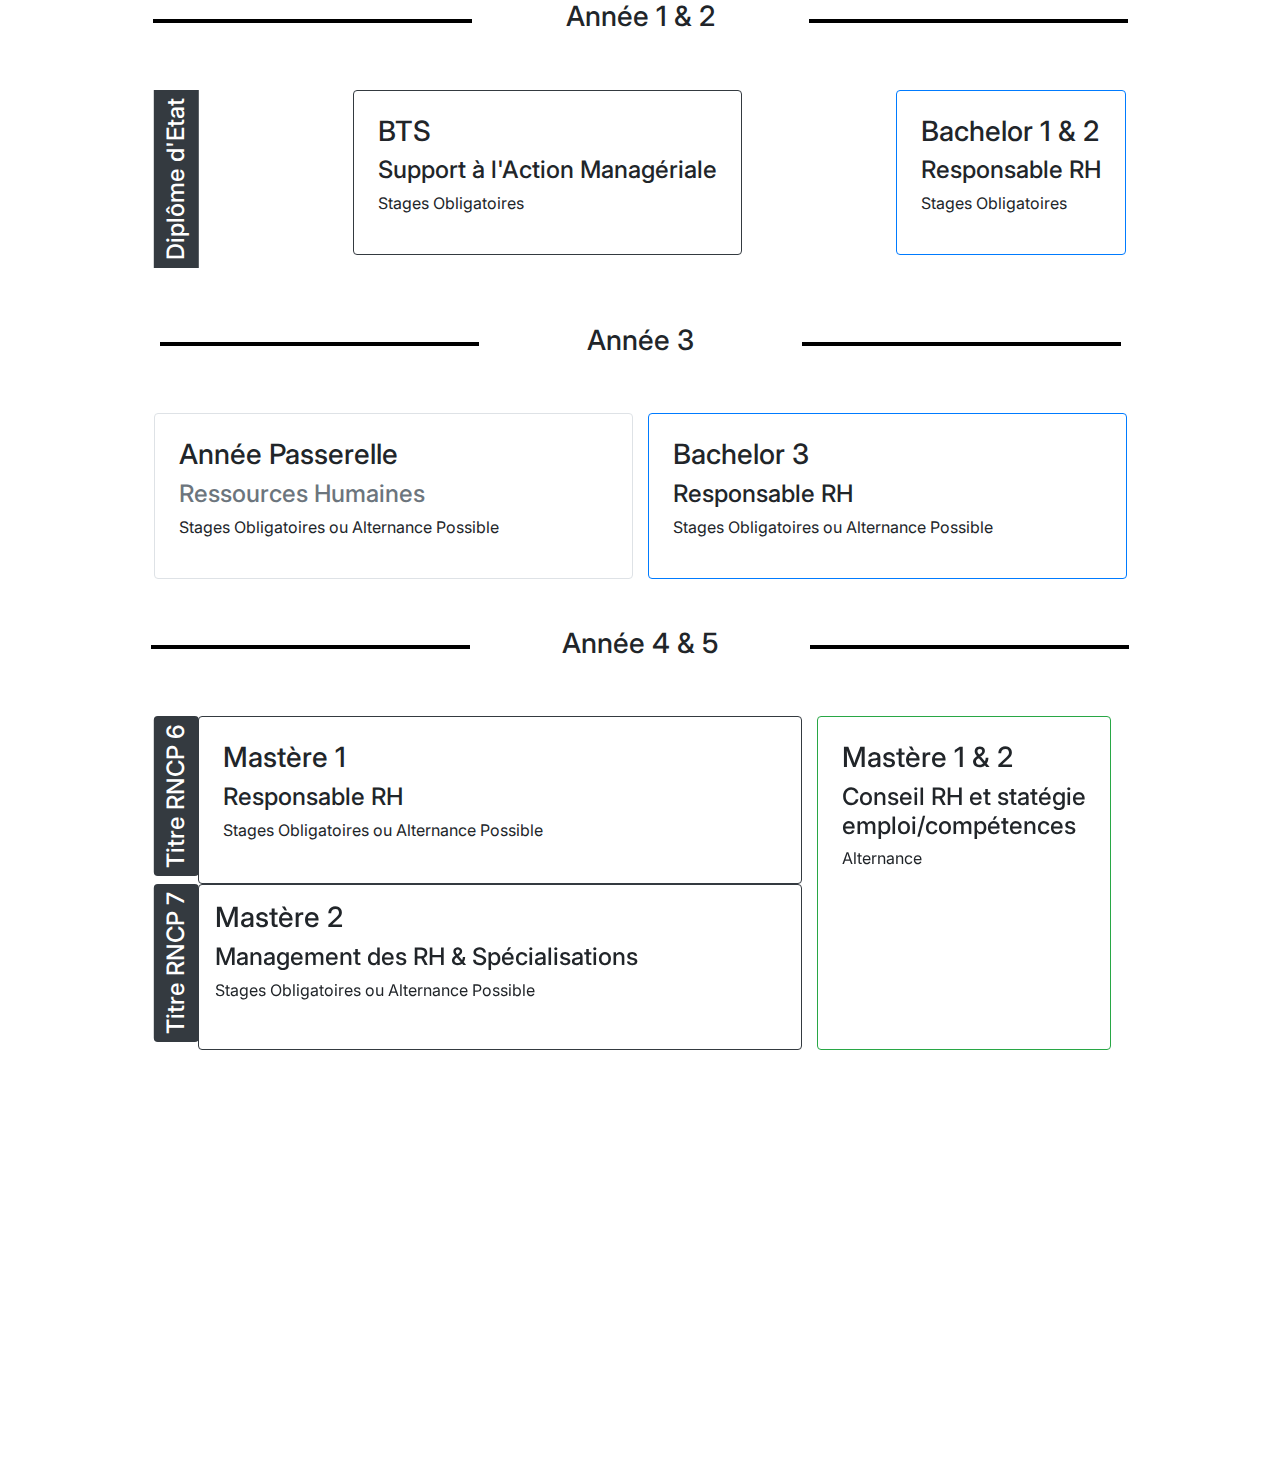
==== index.html @ 4cd4a821 "first" ====
<!DOCTYPE html>
<html lang="en">

<head>
    <meta charset="UTF-8" />
    <meta name="viewport" content="width=device-width, initial-scale=1.0" />
    <title>Schéma d'étude</title>
    <link rel="stylesheet" href="style.css" />
    <link rel="stylesheet" href="https://stackpath.bootstrapcdn.com/bootstrap/4.5.2/css/bootstrap.min.css">
</head>

<body>
    <header></header>
    <main class="col">
        <!--  -->
        <article>
            <section>
                <div class="container">
                    <header class="d-flex align-items-center justify-content-md-around px-mx-3">
                        <div class="divider "> </div>
                        <h3 class="text-center">Année 1 & 2</h3>
                        <div class="divider"> </div>
                    </header>
                    <div class="row justify-content-between m-5">
                        <h4 class="title text-center border-dark bg-dark text-white p-2">Diplôme d'Etat</h4>
                        <div class="border border-dark rounded h-100 p-4">
                            <h3>BTS</h3>
                            <h4>Support à l'Action Managériale</h4>
                            <p>Stages Obligatoires</p>
                        </div>
                        <div class="border border-primary rounded h-100 p-4">
                            <h3>Bachelor 1 & 2</h3>
                            <h4>Responsable RH</h4>
                            <p>Stages Obligatoires</p>
                        </div>
                    </div>
            </section>
        </article>
        <!--  -->
        <article>
            <section>
                <div class="container">
                    <header class="d-flex align-items-center justify-content-md-around px-mx-3">
                        <div class="divider"> </div>
                        <h3 class="text-center">Année 3</h3>
                        <div class="divider"> </div>
                    </header>
                    <div class="row justify-content-between m-5">
                        <div class="col p-0">
                            <div class="border border-grey rounded p-4">
                                <h3>Année Passerelle</h3>
                                <h4 class="text-muted">Ressources Humaines</h4>
                                <p>Stages Obligatoires ou Alternance Possible</p>
                            </div>
                        </div>
                        <div class="col pr-0">
                            <div class="border border-primary rounded p-4">
                                <h3>Bachelor 3</h3>
                                <h4>Responsable RH</h4>
                                <p>Stages Obligatoires ou Alternance Possible</p>
                            </div>
                        </div>
                    </div>
                </div>
                </div>
            </section>
        </article>
        <!--  -->
        <article>
            <section>
                <div class="container">
                    <header class="d-flex align-items-center justify-content-md-around px-mx-3">
                        <div class="divider"> </div>
                        <h3 class="text-center"> Année 4 & 5</h3>
                        <div class="divider"> </div>
                    </header>
                    <!-- <div class="d-flex m-5"> -->
                    <div class="row m-5">
                        <div class="col-12 col-md-8">
                            <div class="row">
                                <div class="col-12 d-flex p-0">
                                    <h4 class="title text-center border-primary rounded bg-dark text-white p-2">Titre
                                        RNCP 6
                                    </h4>
                                    <div class="border border-dark rounded h-100 w-100 p-4">
                                        <h3>Mastère 1</h3>
                                        <h4>Responsable RH</h4>
                                        <p>Stages Obligatoires ou Alternance Possible</p>
                                    </div>
                                </div>
                                <div class="col-12 d-flex p-0">
                                    <h4 class="title text-center border-primary rounded bg-dark text-white p-2">
                                        Titre
                                        RNCP 7
                                    </h4>
                                    <!-- Rotating card -->
                                    <div class="card card-flip border border-dark rounded p-2 w-100">
                                        <div class="card-front p-2">
                                            <div class="card-body-front">
                                                <h3>Mastère 2</h3>
                                                <h4>Management des RH & Spécialisations</h4>
                                                <p>Stages Obligatoires ou Alternance Possible</p>
                                            </div>
                                        </div>
                                        <div class="card-back">
                                            <div class="card-body-back">
                                                <h3>Mastère 2 - Management RH</h3>
                                                <h4>Spécialisations :</h4>
                                                <ul>
                                                    <li>RH et relations sociales</li>
                                                    <li>Mobilité internationale</li>
                                                    <li>Rémunération et avantage sociaux</li>
                                                    <li>Gestion RH de la diversité et du handicap</li>
                                                    <li>RH et intelligence artificielle</li>
                                                </ul>
                                            </div>
                                        </div>
                                    </div>
                                    <!-- End rotating card -->
                                </div>
                            </div>
                        </div>
                        <div class="col-12 col-md-4">
                            <div class="border rounded border-success text-center h-100 p-4">
                                <h3>Mastère 1 & 2</h3>
                                <h4>Conseil RH et statégie emploi/compétences</h4>
                                <p>Alternance</p>
                            </div>
                        </div>
                    </div>
                </div>
                </div>
                </div>
            </section>
        </article>
    </main>
    <footer></footer>
</body>

</html>
---- style.css ----
@import url('https://fonts.googleapis.com/css2?family=Inter&display=swap');

* {
    margin: 0;
    padding: 0;
}

html {
    width: 1129px;
    height: 1482px;
    top: 208px;
    left: 469px;
    gap: 56px;
    margin: auto;

}

header {
    display: flex;
}

.divider {
    display: flex;
}

h4 {
    font-family: 'Inter', sans-serif;
    font-size: 26px;
    font-weight: 400;
    line-height: 31px;
    letter-spacing: 0em;
    text-align: left;
}

h3 {
    font-family: 'Inter', sans-serif;
    font-size: 26px;
    font-weight: 400;
    line-height: 31px;
    letter-spacing: 0em;
    text-align: left;

}

.title {
    writing-mode: vertical-rl;
    text-orientation: mixed;
    white-space: nowrap;
    transform: rotate(180deg);
}

p {
    font-family: 'Inter', sans-serif;
    font-size: 16px;
    font-weight: 400;
    line-height: 21px;
    letter-spacing: 0em;
    text-align: left;
}

.divider {
    height: 4px;
    width: 319px;
    background-color: black;
}

/* FLIP CARD */
.card-flip>div {
    backface-visibility: hidden;
    transition: transform 300ms;
    transition-timing-function: linear;
    width: 100%;
    height: 100%;
    margin: 0;
    display: flex;
}

.card-front {
    transform: rotateY(0deg);
}

.card-back {
    transform: rotateY(180deg);
    position: absolute;
    top: 0;
}

.card-flip:hover .card-front {
    transform: rotateY(-180deg);
}

.card-flip:hover .card-back {
    transform: rotateY(0deg);
}

@media screen and (min-width :400) {
    article {
        height: 100vh;
    }

}
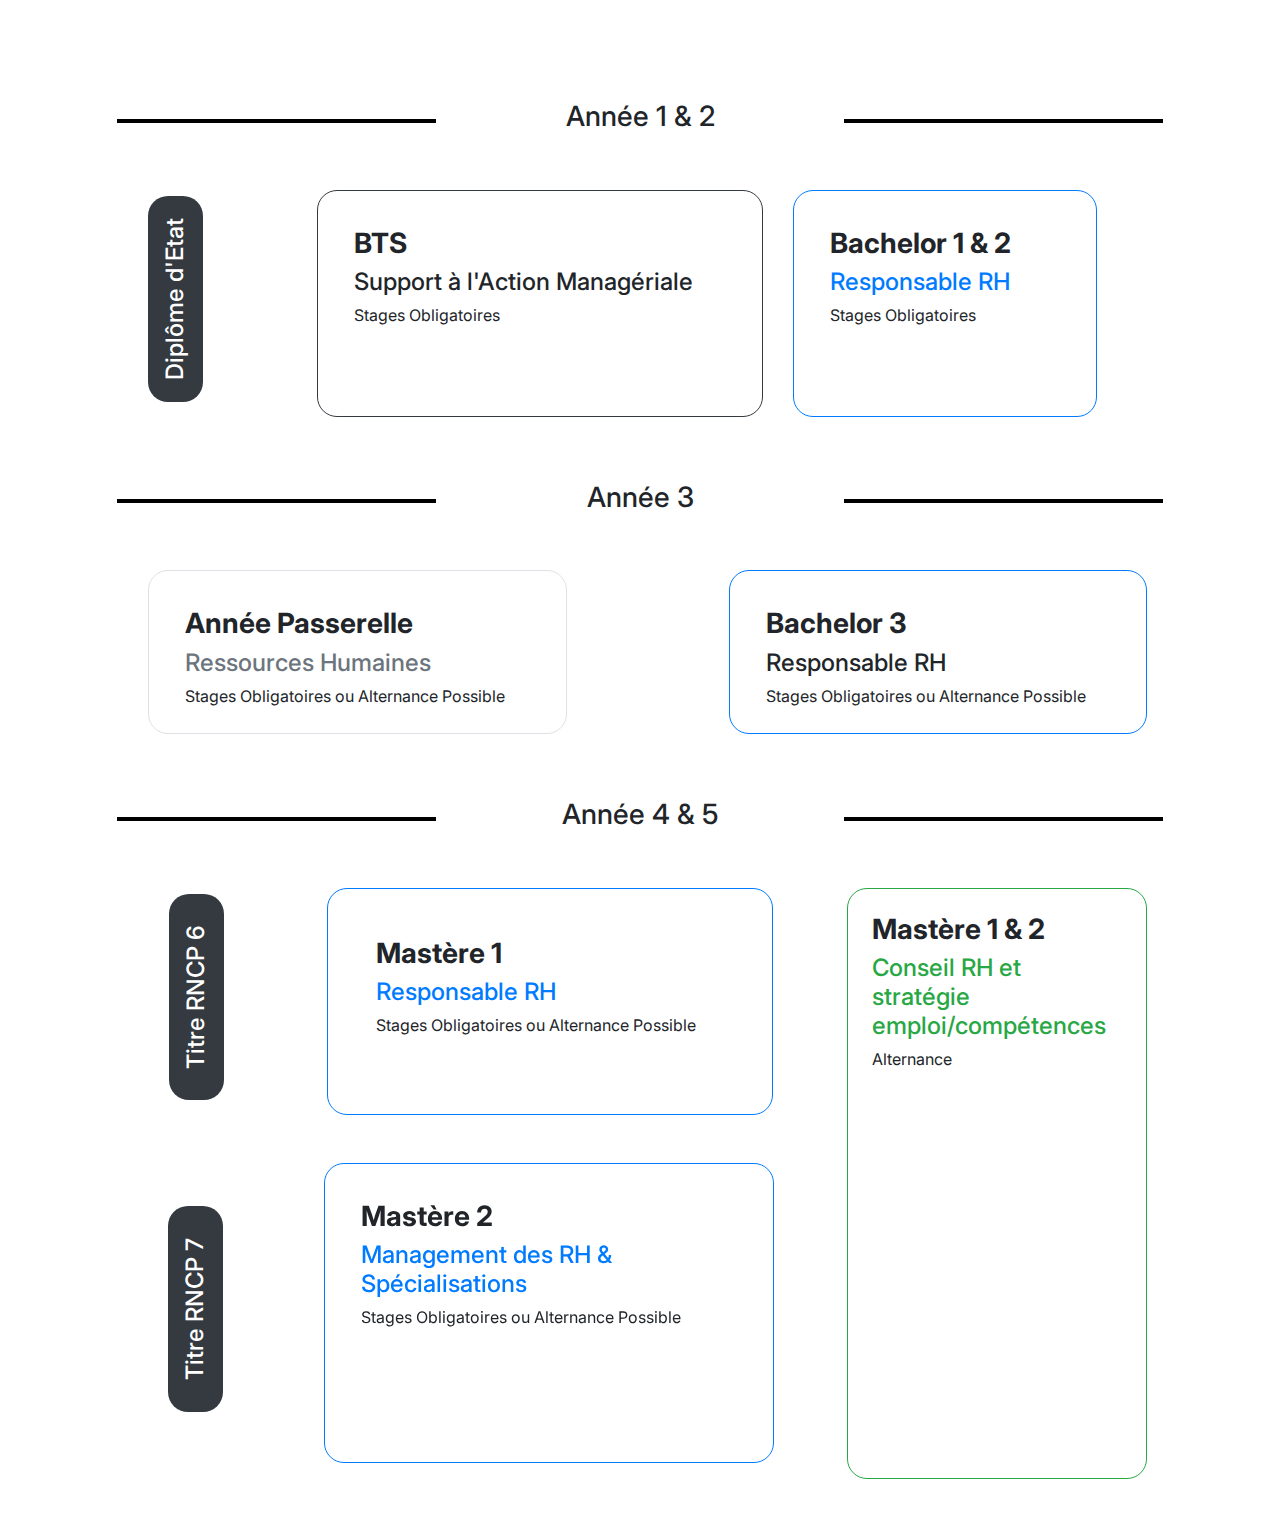
==== commit 873c1d41: "desktop done" ====
--- a/index.html
+++ b/index.html
@@ -16,22 +16,30 @@
         <article>
             <section>
                 <div class="container">
-                    <header class="d-flex align-items-center justify-content-md-around px-mx-3">
-                        <div class="divider "> </div>
-                        <h3 class="text-center">Année 1 & 2</h3>
-                        <div class="divider"> </div>
+                    <header class="d-flex align-items-center px-3">
+                        <div class="divider mx-3"> </div>
+                        <h3 class="text-center flex-grow-1">Année 1 & 2</h3>
+                        <div class="divider mx-3"> </div>
                     </header>
-                    <div class="row justify-content-between m-5">
-                        <h4 class="title text-center border-dark bg-dark text-white p-2">Diplôme d'Etat</h4>
-                        <div class="border border-dark rounded h-100 p-4">
-                            <h3>BTS</h3>
-                            <h4>Support à l'Action Managériale</h4>
-                            <p>Stages Obligatoires</p>
+                    <div class="row align-items-center m-5 custom_case_container">
+                        <div class="mb-3 col-2">
+                            <h4
+                                class="title text-center border-dark bg-dark text-white justify-content-center d-flex align-items-center">
+                                Diplôme d'Etat</h4>
                         </div>
-                        <div class="border border-primary rounded h-100 p-4">
-                            <h3>Bachelor 1 & 2</h3>
-                            <h4>Responsable RH</h4>
-                            <p>Stages Obligatoires</p>
+                        <div class="col-sm-12 col-md mb-3">
+                            <div class="border border-2 border-dark custom_case">
+                                <h3 class="font-weight-bold">BTS</h3>
+                                <h4>Support à l'Action Managériale</h4>
+                                <p>Stages Obligatoires</p>
+                            </div>
+                        </div>
+                        <div class="col-sm-12 col-md mb-3">
+                            <div class="border border-primary custom_case_bachelor">
+                                <h3 class="font-weight-bold">Bachelor 1 & 2</h3>
+                                <h4 class="text-primary">Responsable RH</h4>
+                                <p>Stages Obligatoires</p>
+                            </div>
                         </div>
                     </div>
             </section>
@@ -40,79 +48,88 @@
         <article>
             <section>
                 <div class="container">
-                    <header class="d-flex align-items-center justify-content-md-around px-mx-3">
-                        <div class="divider"> </div>
-                        <h3 class="text-center">Année 3</h3>
-                        <div class="divider"> </div>
+                    <header class="d-flex align-items-center px-3">
+                        <div class="divider mx-3"></div>
+                        <h3 class="text-center flex-grow-1">Année 3</h3>
+                        <div class="divider mx-3"></div>
                     </header>
-                    <div class="row justify-content-between m-5">
-                        <div class="col p-0">
-                            <div class="border border-grey rounded p-4">
-                                <h3>Année Passerelle</h3>
+                    <div class="row m-5">
+                        <div class="col-sm-12 col-md mb-3">
+                            <div class="border border-grey custom_case_3_years">
+                                <h3 class="font-weight-bold">Année Passerelle</h3>
                                 <h4 class="text-muted">Ressources Humaines</h4>
                                 <p>Stages Obligatoires ou Alternance Possible</p>
                             </div>
                         </div>
-                        <div class="col pr-0">
-                            <div class="border border-primary rounded p-4">
-                                <h3>Bachelor 3</h3>
+                        <div class="col-sm-12 col-md p-0 d-flex justify-content-end">
+                            <div class="border border-primary custom_case_3_years">
+                                <h3 class="font-weight-bold">Bachelor 3</h3>
                                 <h4>Responsable RH</h4>
                                 <p>Stages Obligatoires ou Alternance Possible</p>
                             </div>
                         </div>
                     </div>
                 </div>
-                </div>
             </section>
         </article>
+        
         <!--  -->
         <article>
             <section>
                 <div class="container">
-                    <header class="d-flex align-items-center justify-content-md-around px-mx-3">
-                        <div class="divider"> </div>
-                        <h3 class="text-center"> Année 4 & 5</h3>
-                        <div class="divider"> </div>
+                    <header class="d-flex align-items-center px-3">
+                        <div class="divider mx-3"></div>
+                        <h3 class="text-center flex-grow-1">Année 4 & 5</h3>
+                        <div class="divider mx-3"></div>
                     </header>
                     <!-- <div class="d-flex m-5"> -->
                     <div class="row m-5">
-                        <div class="col-12 col-md-8">
-                            <div class="row">
-                                <div class="col-12 d-flex p-0">
-                                    <h4 class="title text-center border-primary rounded bg-dark text-white p-2">Titre
+                        <div class="col-sm-12 col-md mb-3 d-flex p-0 d-flex justify-content-md-around">
+                            <div class="row align-items-center">
+                                <div
+                                    class="col-sm-12 col-md d-flex p-0 justify-content-md-around align-items-center">
+                                    <h4
+                                        class="title text-center bg-dark text-white justify-content-center d-flex align-items-center">
+                                        Titre
                                         RNCP 6
                                     </h4>
-                                    <div class="border border-dark rounded h-100 w-100 p-4">
-                                        <h3>Mastère 1</h3>
-                                        <h4>Responsable RH</h4>
+                                    <div class="border border-primary custom_case p-5">
+                                        <h3 class="font-weight-bold">Mastère 1</h3>
+                                        <h4 class="text-primary">Responsable RH</h4>
                                         <p>Stages Obligatoires ou Alternance Possible</p>
                                     </div>
                                 </div>
-                                <div class="col-12 d-flex p-0">
-                                    <h4 class="title text-center border-primary rounded bg-dark text-white p-2">
+                                <div class="border border-success custom_case d-block d-md-none">
+                                    <!-- N'apparait pas si au-dessus de écran très petits (xs) -->
+                                    <h3 class="font-weight-bold">Mastère 1</h3>
+                                    <h4 class="text-success">Conseil RH et stratégie emploi/compétences</h4>
+                                    <p>Alternance</p>
+                                </div>
+                                <div
+                                    class="col-sm-12 col-md p-0 d-flex justify-content-md-around align-items-center mt-5">
+                                    <h4
+                                        class="title text-center bg-dark text-white d-flex justify-content-center align-items-center">
                                         Titre
                                         RNCP 7
                                     </h4>
                                     <!-- Rotating card -->
-                                    <div class="card card-flip border border-dark rounded p-2 w-100">
-                                        <div class="card-front p-2">
-                                            <div class="card-body-front">
-                                                <h3>Mastère 2</h3>
-                                                <h4>Management des RH & Spécialisations</h4>
+                                    <div class="card-flip d-flex align-items-center justify-content-end">
+                                        <div class="card-front">
+                                            <div class="card-body-front border border-primary custom_case_flip  ">
+                                                <h3 class="font-weight-bold">Mastère 2</h3>
+                                                <h4 class="text-primary">Management des RH & Spécialisations</h4>
                                                 <p>Stages Obligatoires ou Alternance Possible</p>
                                             </div>
                                         </div>
                                         <div class="card-back">
-                                            <div class="card-body-back">
-                                                <h3>Mastère 2 - Management RH</h3>
-                                                <h4>Spécialisations :</h4>
-                                                <ul>
-                                                    <li>RH et relations sociales</li>
-                                                    <li>Mobilité internationale</li>
-                                                    <li>Rémunération et avantage sociaux</li>
-                                                    <li>Gestion RH de la diversité et du handicap</li>
-                                                    <li>RH et intelligence artificielle</li>
-                                                </ul>
+                                            <div class="card-body-back border border-primary custom_case_flip">
+                                                <h3 class="font-weight-bold">Mastère 2 - Management RH</h3>
+                                                <h4 class="text-primary">Spécialisations :</h4>
+                                                <li>RH et relations sociales</li>
+                                                <li>Mobilité internationale</li>
+                                                <li>Rémunération et avantage sociaux</li>
+                                                <li>Gestion RH de la diversité et du handicap</li>
+                                                <li>RH et intelligence artificielle</li>
                                             </div>
                                         </div>
                                     </div>
@@ -120,16 +137,21 @@
                                 </div>
                             </div>
                         </div>
-                        <div class="col-12 col-md-4">
-                            <div class="border rounded border-success text-center h-100 p-4">
-                                <h3>Mastère 1 & 2</h3>
-                                <h4>Conseil RH et statégie emploi/compétences</h4>
+                        <div class="col-12 col-md-4 p-0 d-flex justify-content-end">
+                            <div class="border border-success custom_case_green h-100 d-none d-sm-block p-4">
+                                <!-- Cacher si taille xs -->
+                                <h3 class="font-weight-bold">Mastère 1 & 2</h3>
+                                <h4 class="text-success">Conseil RH et stratégie emploi/compétences</h4>
+                                <p>Alternance</p>
+                            </div>
+                            <div class="border border-success custom_case  d-block d-md-none">
+                                <!-- N'apparait pas si au-dessus de écran très petits (xs) -->
+                                <h3 class="font-weight-bold">Mastère 2</h3>
+                                <h4 class="text-success">Conseil RH et stratégie emploi/compétences</h4>
                                 <p>Alternance</p>
                             </div>
                         </div>
                     </div>
-                </div>
-                </div>
                 </div>
             </section>
         </article>
--- a/style.css
+++ b/style.css
@@ -6,22 +6,13 @@
 }
 
 html {
-    width: 1129px;
-    height: 1482px;
-    top: 208px;
-    left: 469px;
-    gap: 56px;
-    margin: auto;
-
+    margin: 100px auto auto auto;
 }
 
 header {
     display: flex;
 }
 
-.divider {
-    display: flex;
-}
 
 h4 {
     font-family: 'Inter', sans-serif;
@@ -47,6 +38,10 @@
     text-orientation: mixed;
     white-space: nowrap;
     transform: rotate(180deg);
+    width: 55px;
+    height: 206px;
+    padding: 24px, 12px, 24px, 12px;
+    border-radius: 20px;
 }
 
 p {
@@ -64,6 +59,61 @@
     background-color: black;
 }
 
+/* Case universelle */
+
+.custom_case {
+    width: 446px;
+    height: 227px;
+    padding: 36px;
+    border-radius: 20px;
+}
+
+.custom_case_container {
+    flex-wrap: nowrap;
+}
+
+/* Case 1 & 2 années */
+
+.custom_case_bachelor {
+    width: 304px;
+    height: 227px;
+    padding: 36px;
+    border-radius: 20px;
+    border: 4px;
+}
+
+/* Case année 3 */
+
+.custom_case_3_years {
+    width: 418.5px;
+    height: 164px;
+    padding: 36px;
+    border-radius: 20px;
+    border: 4px;
+
+}
+
+/* Case 4 & 5 années */
+
+.custom_case_green {
+    width: 300px;
+    height: 509px;
+    padding: 36px;
+    border-radius: 20px;
+    border: 4px;
+
+}
+
+/* Case de la carte flip */
+
+.custom_case_flip {
+    height: 300px;
+    width: 450px;
+    padding: 36px;
+    border-radius: 20px;
+    border: 4px;
+}
+
 /* FLIP CARD */
 .card-flip>div {
     backface-visibility: hidden;
@@ -71,8 +121,8 @@
     transition-timing-function: linear;
     width: 100%;
     height: 100%;
-    margin: 0;
     display: flex;
+    justify-content: end;
 }
 
 .card-front {
@@ -93,9 +143,21 @@
     transform: rotateY(0deg);
 }
 
-@media screen and (min-width :400) {
-    article {
-        height: 100vh;
+@media (max-width:500px) {
+
+    .title {
+        border-radius: 20px;
+        transform: rotate(-90deg);
+    }
+
+    /* Case universelle */
+    .custom_case,
+    .custom_case_bachelor,
+    .custom_case_3_years,
+    .custom_case_green,
+    .custom_case_flip {
+        width: 100%;
+        height: auto;
     }
 
 }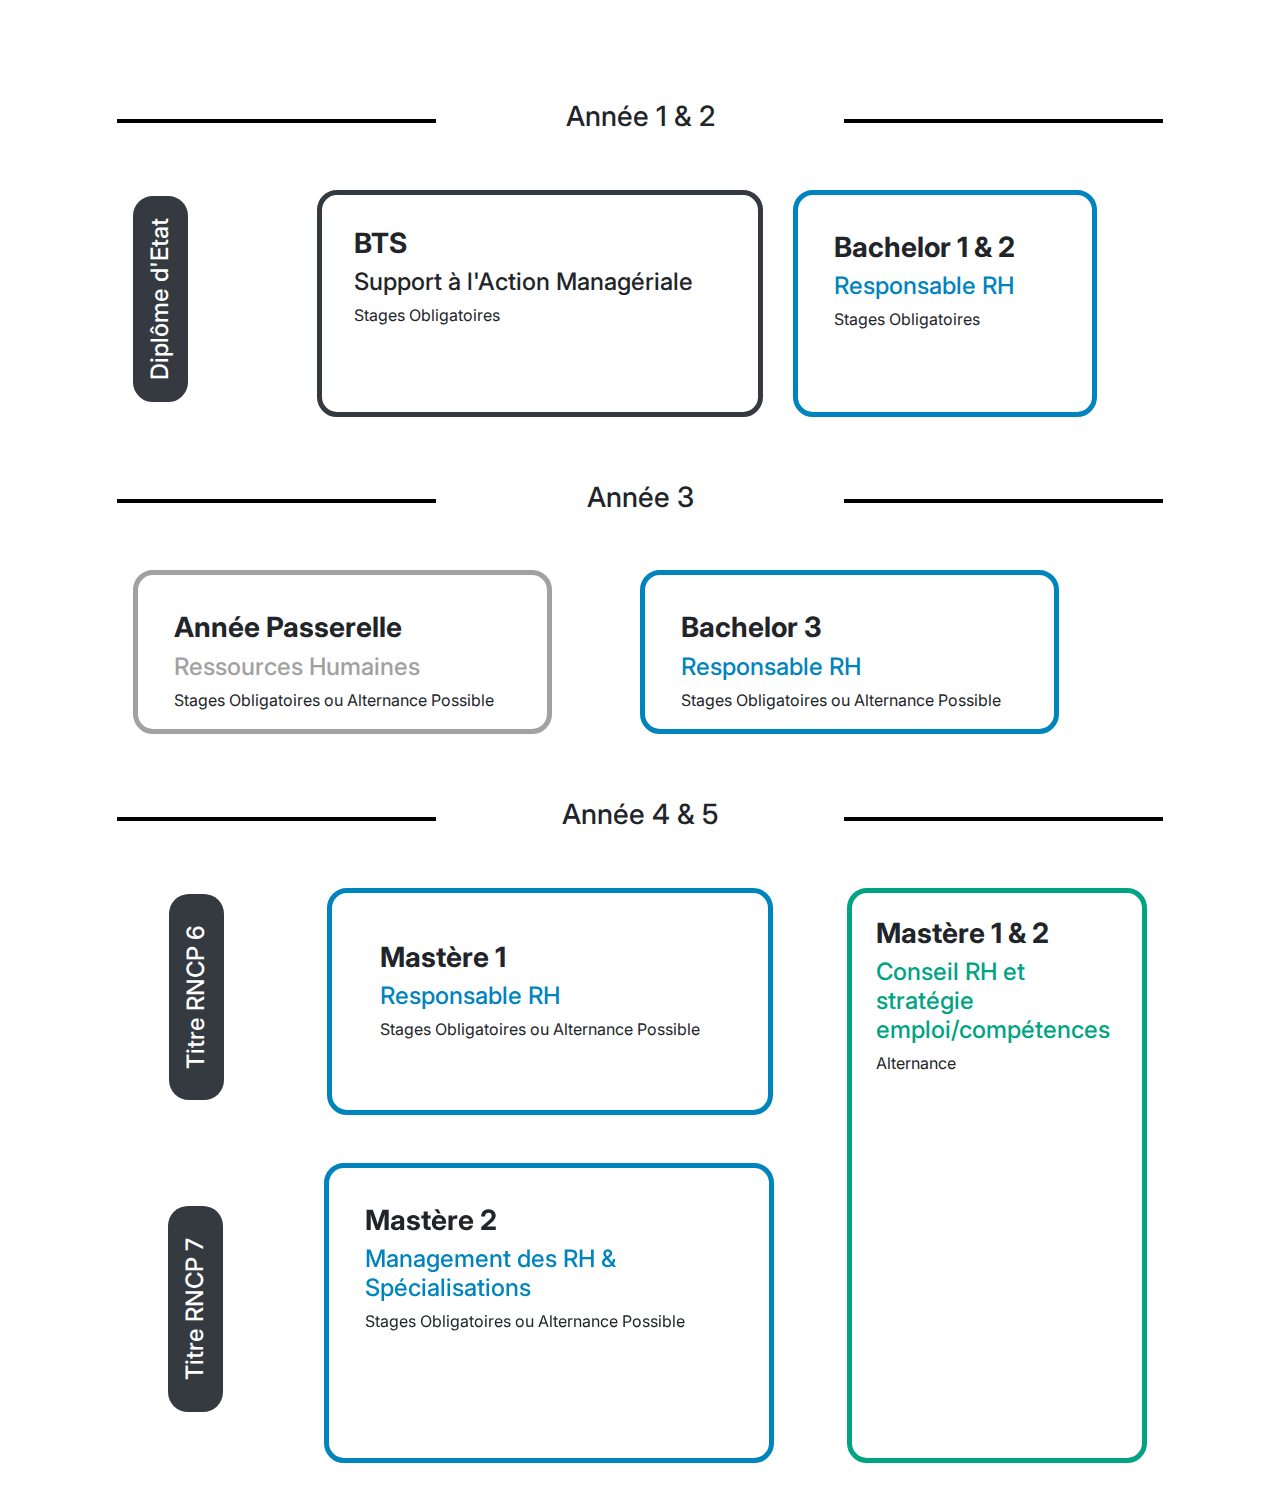
==== commit 0783fe4a: "new" ====
--- a/index.html
+++ b/index.html
@@ -18,26 +18,26 @@
                 <div class="container">
                     <header class="d-flex align-items-center px-3">
                         <div class="divider mx-3"> </div>
-                        <h3 class="text-center flex-grow-1">Année 1 & 2</h3>
+                        <h3 class="dates text-center flex-grow-1">Année 1 & 2</h3>
                         <div class="divider mx-3"> </div>
                     </header>
-                    <div class="row align-items-center m-5 custom_case_container">
-                        <div class="mb-3 col-2">
+                    <div class="group row align-items-center m-5 custom_case_container">
+                        <div class="title-first-section mb-3 col-2 p-0">
                             <h4
                                 class="title text-center border-dark bg-dark text-white justify-content-center d-flex align-items-center">
                                 Diplôme d'Etat</h4>
                         </div>
-                        <div class="col-sm-12 col-md mb-3">
-                            <div class="border border-2 border-dark custom_case">
+                        <div class="content-block col-sm-12 col-md mb-3">
+                            <div class="space-case border border-2 border-dark custom_case">
                                 <h3 class="font-weight-bold">BTS</h3>
                                 <h4>Support à l'Action Managériale</h4>
                                 <p>Stages Obligatoires</p>
                             </div>
                         </div>
-                        <div class="col-sm-12 col-md mb-3">
-                            <div class="border border-primary custom_case_bachelor">
+                        <div class="content-block col-sm-12 col-md mb-3">
+                            <div class="space-case border border-primary custom_case_bachelor">
                                 <h3 class="font-weight-bold">Bachelor 1 & 2</h3>
-                                <h4 class="text-primary">Responsable RH</h4>
+                                <h4 class="text_primary">Responsable RH</h4>
                                 <p>Stages Obligatoires</p>
                             </div>
                         </div>
@@ -50,21 +50,21 @@
                 <div class="container">
                     <header class="d-flex align-items-center px-3">
                         <div class="divider mx-3"></div>
-                        <h3 class="text-center flex-grow-1">Année 3</h3>
+                        <h3 class="dates dates3 text-center flex-grow-1">Année 3</h3>
                         <div class="divider mx-3"></div>
                     </header>
                     <div class="row m-5">
-                        <div class="col-sm-12 col-md mb-3">
-                            <div class="border border-grey custom_case_3_years">
+                        <div class="col-sm-12 col-md mb-3 p-0 justify-content-start">
+                            <div class="space-case border border-grey custom_case_3_years">
                                 <h3 class="font-weight-bold">Année Passerelle</h3>
-                                <h4 class="text-muted">Ressources Humaines</h4>
+                                <h4 class="text_grey">Ressources Humaines</h4>
                                 <p>Stages Obligatoires ou Alternance Possible</p>
                             </div>
                         </div>
-                        <div class="col-sm-12 col-md p-0 d-flex justify-content-end">
-                            <div class="border border-primary custom_case_3_years">
+                        <div class="col-sm-12 col-md p-0 d-flex justify-content">
+                            <div class="space-case border border-primary custom_case_3_years">
                                 <h3 class="font-weight-bold">Bachelor 3</h3>
-                                <h4>Responsable RH</h4>
+                                <h4 class="text_primary">Responsable RH</h4>
                                 <p>Stages Obligatoires ou Alternance Possible</p>
                             </div>
                         </div>
@@ -72,59 +72,62 @@
                 </div>
             </section>
         </article>
-        
+
         <!--  -->
         <article>
             <section>
                 <div class="container">
                     <header class="d-flex align-items-center px-3">
                         <div class="divider mx-3"></div>
-                        <h3 class="text-center flex-grow-1">Année 4 & 5</h3>
+                        <h3 class="dates dates45 text-center flex-grow-1">Année 4 & 5</h3>
                         <div class="divider mx-3"></div>
                     </header>
                     <!-- <div class="d-flex m-5"> -->
                     <div class="row m-5">
-                        <div class="col-sm-12 col-md mb-3 d-flex p-0 d-flex justify-content-md-around">
-                            <div class="row align-items-center">
-                                <div
-                                    class="col-sm-12 col-md d-flex p-0 justify-content-md-around align-items-center">
+                        <div class="content-block-master col-sm-12 col-md mb d-flex p-0">
+                            <div class="row align-items-center custom_case_container">
+                                <div class="col-sm-12 col-md d-flex p-0 justify-content-md-around align-items-center">
                                     <h4
-                                        class="title text-center bg-dark text-white justify-content-center d-flex align-items-center">
+                                        class="title title-rncp text-center bg-dark text-white justify-content-center d-flex align-items-center">
                                         Titre
                                         RNCP 6
                                     </h4>
-                                    <div class="border border-primary custom_case p-5">
+                                    <div class="space-case border border-primary custom_case p-5 section-master">
                                         <h3 class="font-weight-bold">Mastère 1</h3>
-                                        <h4 class="text-primary">Responsable RH</h4>
+                                        <h4 class="text_primary">Responsable RH</h4>
                                         <p>Stages Obligatoires ou Alternance Possible</p>
                                     </div>
                                 </div>
-                                <div class="border border-success custom_case d-block d-md-none">
+                                <div
+                                    class="space-case border border-success custom_case d-block d-md-none section-master">
                                     <!-- N'apparait pas si au-dessus de écran très petits (xs) -->
                                     <h3 class="font-weight-bold">Mastère 1</h3>
-                                    <h4 class="text-success">Conseil RH et stratégie emploi/compétences</h4>
+                                    <h4 class="text_success">Conseil RH et stratégie emploi/compétences</h4>
                                     <p>Alternance</p>
                                 </div>
                                 <div
                                     class="col-sm-12 col-md p-0 d-flex justify-content-md-around align-items-center mt-5">
                                     <h4
-                                        class="title text-center bg-dark text-white d-flex justify-content-center align-items-center">
+                                        class="title title-rncp text-center bg-dark text-white d-flex justify-content-center align-items-center">
                                         Titre
                                         RNCP 7
                                     </h4>
                                     <!-- Rotating card -->
                                     <div class="card-flip d-flex align-items-center justify-content-end">
                                         <div class="card-front">
-                                            <div class="card-body-front border border-primary custom_case_flip  ">
+                                            <div class="card-body-front border border-primary custom_case_flip">
                                                 <h3 class="font-weight-bold">Mastère 2</h3>
-                                                <h4 class="text-primary">Management des RH & Spécialisations</h4>
+                                                <h4 class="text_primary">Management des RH & Spécialisations</h4>
                                                 <p>Stages Obligatoires ou Alternance Possible</p>
                                             </div>
                                         </div>
                                         <div class="card-back">
                                             <div class="card-body-back border border-primary custom_case_flip">
-                                                <h3 class="font-weight-bold">Mastère 2 - Management RH</h3>
-                                                <h4 class="text-primary">Spécialisations :</h4>
+                                                <div class="d-flex align-items-center justify-content">
+                                                    <h3 class="font-weight-bold">Mastère 2</h3>
+                                                    <h4> - Management RH</h4>
+                                                </div>
+                                                <h4 class="text_primary">Spécialisations :</h4>
                                                 <li>RH et relations sociales</li>
                                                 <li>Mobilité internationale</li>
                                                 <li>Rémunération et avantage sociaux</li>
@@ -140,14 +143,14 @@
                         <div class="col-12 col-md-4 p-0 d-flex justify-content-end">
                             <div class="border border-success custom_case_green h-100 d-none d-sm-block p-4">
                                 <!-- Cacher si taille xs -->
-                                <h3 class="font-weight-bold">Mastère 1 & 2</h3>
-                                <h4 class="text-success">Conseil RH et stratégie emploi/compétences</h4>
+                                <h3 class="space-case font-weight-bold">Mastère 1 & 2</h3>
+                                <h4 class="text_success">Conseil RH et stratégie emploi/compétences</h4>
                                 <p>Alternance</p>
                             </div>
-                            <div class="border border-success custom_case  d-block d-md-none">
+                            <div class="box-master space-case border border-success custom_case  d-block d-md-none">
                                 <!-- N'apparait pas si au-dessus de écran très petits (xs) -->
                                 <h3 class="font-weight-bold">Mastère 2</h3>
-                                <h4 class="text-success">Conseil RH et stratégie emploi/compétences</h4>
+                                <h4 class="text_success">Conseil RH et stratégie emploi/compétences</h4>
                                 <p>Alternance</p>
                             </div>
                         </div>
--- a/style.css
+++ b/style.css
@@ -31,6 +31,43 @@
     letter-spacing: 0em;
     text-align: left;
 
+}
+
+.custom_case {
+    padding-left: 2em;
+    padding-top: 2em;
+}
+
+body .border {
+    border: 5px solid #dee2e6!important ;
+}
+
+body .border-primary {
+    border: 5px solid #0084BD !important;
+}
+
+body .border-dark {
+    border: 5px solid #343a40 !important;
+}
+
+body .border-success {
+    border: 5px solid #00A483 !important;
+}
+
+body .border-grey {
+    border: 5px solid #A1A1A1 !important;
+}
+
+body .text_success { 
+    color: #00A483 !important; 
+}
+
+body .text_primary {
+    color:  #0084BD;
+}
+
+body .text_grey {
+    color:  #A1A1A1;
 }
 
 .title {
@@ -64,8 +101,8 @@
 .custom_case {
     width: 446px;
     height: 227px;
-    padding: 36px;
-    border-radius: 20px;
+    border-radius: 20px;
+    border: 4px;
 }
 
 .custom_case_container {
@@ -109,7 +146,8 @@
 .custom_case_flip {
     height: 300px;
     width: 450px;
-    padding: 36px;
+    padding-left: 36px;
+    padding-top: 36px;
     border-radius: 20px;
     border: 4px;
 }
@@ -143,21 +181,84 @@
     transform: rotateY(0deg);
 }
 
+
 @media (max-width:500px) {
-
     .title {
         border-radius: 20px;
+        padding: 24px 12px;
+    }
+
+    .container, .group {
+        margin: 0 !important; 
+    }
+
+    .container .space-case {
+        padding: 1.5em !important;
+        align-items: flex-start !important;
+        margin-bottom: 1em !important;
+
+    }
+
+    .title-rncp {
+        position: relative;
+        left: 8.1em;
         transform: rotate(-90deg);
     }
 
-    /* Case universelle */
+    .dates3, .dates45 {
+        padding: 1em 0;
+    }
+    
+
+    .box-master {
+        margin-top: 1em;
+    }
+
+    .container .mb-3 {
+        margin: 0rem !important;
+    }
+    
+    .content-block {
+        padding: 0 !important;
+    }
+
+    body .content-block-master .d-flex {  /* Change la disposition des blocks */
+        display: inline-block !important; } 
+
+    .container .m-5 {
+        margin: 0rem !important;
+    }
+
+    .dates {
+        width: 215%;
+    }
+
+    .container .mt-5, .container .my-5 {
+        margin: 0 !important
+    }
+
+    .custom_case_bachelor {
+        padding: 0;
+    }
+    
+    .title-first-section.mb-3.col-2 {
+        margin-left: auto !important;
+        margin-right: auto !important;
+        transform: rotate(90deg);
+    }
+
+        /* Case universelle */
     .custom_case,
     .custom_case_bachelor,
     .custom_case_3_years,
     .custom_case_green,
     .custom_case_flip {
+        display: flex;
         width: 100%;
-        height: auto;
-    }
+        /* height: auto; */
+        flex-direction: column;
+        align-items: center;
+    } 
+
 
 }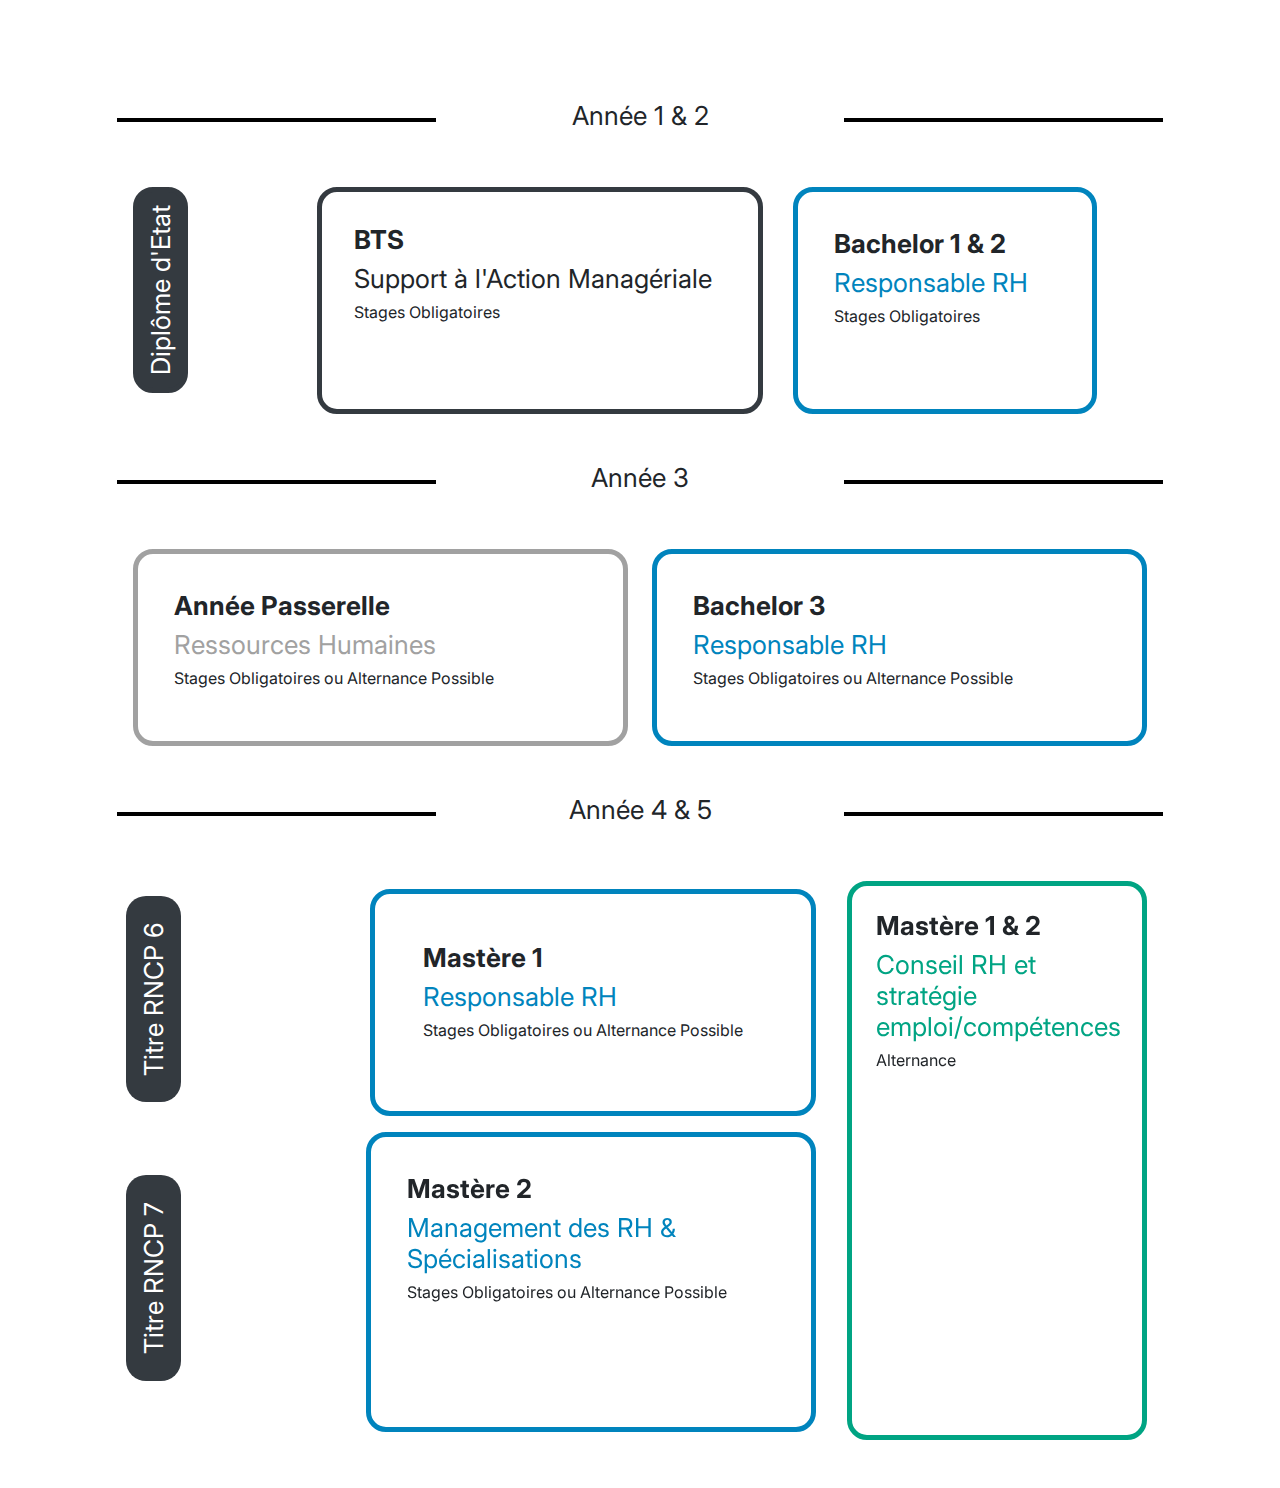
==== commit 0bb165c4: "90%" ====
--- a/index.html
+++ b/index.html
@@ -12,7 +12,7 @@
 <body>
     <header></header>
     <main class="col">
-        <!--  -->
+        <!-- Container 1 -->
         <article>
             <section>
                 <div class="container">
@@ -22,29 +22,31 @@
                         <div class="divider mx-3"> </div>
                     </header>
                     <div class="group row align-items-center m-5 custom_case_container">
-                        <div class="title-first-section mb-3 col-2 p-0">
-                            <h4
-                                class="title text-center border-dark bg-dark text-white justify-content-center d-flex align-items-center">
-                                Diplôme d'Etat</h4>
-                        </div>
-                        <div class="content-block col-sm-12 col-md mb-3">
-                            <div class="space-case border border-2 border-dark custom_case">
-                                <h3 class="font-weight-bold">BTS</h3>
-                                <h4>Support à l'Action Managériale</h4>
-                                <p>Stages Obligatoires</p>
+                        <div class="col-sm-12 col-md p-0 d-sm-flex">
+                            <div class="title-first-section col-2 p-0">
+                                <h4
+                                    class="title text-center border-dark bg-dark text-white justify-content-center d-flex align-items-center">
+                                    Diplôme d'Etat</h4>
                             </div>
-                        </div>
-                        <div class="content-block col-sm-12 col-md mb-3">
-                            <div class="space-case border border-primary custom_case_bachelor">
-                                <h3 class="font-weight-bold">Bachelor 1 & 2</h3>
-                                <h4 class="text_primary">Responsable RH</h4>
-                                <p>Stages Obligatoires</p>
+                            <div class="content-block col-sm-12 col-md">
+                                <div class="space-case border border-2 border-dark custom_case">
+                                    <h3 class="font-weight-bold">BTS</h3>
+                                    <h4>Support à l'Action Managériale</h4>
+                                    <p>Stages Obligatoires</p>
+                                </div>
+                            </div>
+                            <div class="content-block col-sm-12 col-md">
+                                <div class="space-case border border-primary custom_case_bachelor">
+                                    <h3 class="font-weight-bold">Bachelor 1 & 2</h3>
+                                    <h4 class="text_primary">Responsable RH</h4>
+                                    <p>Stages Obligatoires</p>
+                                </div>
                             </div>
                         </div>
                     </div>
             </section>
         </article>
-        <!--  -->
+        <!-- Container 2 -->
         <article>
             <section>
                 <div class="container">
@@ -54,14 +56,14 @@
                         <div class="divider mx-3"></div>
                     </header>
                     <div class="row m-5">
-                        <div class="col-sm-12 col-md mb-3 p-0 justify-content-start">
+                        <div class="col-sm-12 col-md p-0">
                             <div class="space-case border border-grey custom_case_3_years">
                                 <h3 class="font-weight-bold">Année Passerelle</h3>
                                 <h4 class="text_grey">Ressources Humaines</h4>
                                 <p>Stages Obligatoires ou Alternance Possible</p>
                             </div>
                         </div>
-                        <div class="col-sm-12 col-md p-0 d-flex justify-content">
+                        <div class="col-sm-12 col-md ml-md-4 p-0">
                             <div class="space-case border border-primary custom_case_3_years">
                                 <h3 class="font-weight-bold">Bachelor 3</h3>
                                 <h4 class="text_primary">Responsable RH</h4>
@@ -72,8 +74,7 @@
                 </div>
             </section>
         </article>
-
-        <!--  -->
+        <!-- Container 3 -->
         <article>
             <section>
                 <div class="container">
@@ -82,13 +83,13 @@
                         <h3 class="dates dates45 text-center flex-grow-1">Année 4 & 5</h3>
                         <div class="divider mx-3"></div>
                     </header>
-                    <!-- <div class="d-flex m-5"> -->
                     <div class="row m-5">
-                        <div class="content-block-master col-sm-12 col-md mb d-flex p-0">
+                        <div class="content-block-master col-sm-12 col-md d-flex p-0">
                             <div class="row align-items-center custom_case_container">
-                                <div class="col-sm-12 col-md d-flex p-0 justify-content-md-around align-items-center">
+                                <!-- Titre 6 -->
+                                <div class="col-sm-12 col-md d-flex p-0 align-items-center justify-content-between m-2">
                                     <h4
-                                        class="title title-rncp text-center bg-dark text-white justify-content-center d-flex align-items-center">
+                                        class="title title-rncp6 text-center bg-dark text-white justify-content-center d-flex align-items-center">
                                         Titre
                                         RNCP 6
                                     </h4>
@@ -105,10 +106,10 @@
                                     <h4 class="text_success">Conseil RH et stratégie emploi/compétences</h4>
                                     <p>Alternance</p>
                                 </div>
-                                <div
-                                    class="col-sm-12 col-md p-0 d-flex justify-content-md-around align-items-center mt-5">
+                                <!-- Titre 7 -->
+                                <div class="col-sm-12 col-md d-flex p-0 align-items-center justify-content-between m-2">
                                     <h4
-                                        class="title title-rncp text-center bg-dark text-white d-flex justify-content-center align-items-center">
+                                        class="title title-rncp7 text-center bg-dark text-white d-flex justify-content-center align-items-center">
                                         Titre
                                         RNCP 7
                                     </h4>
@@ -122,10 +123,11 @@
                                             </div>
                                         </div>
                                         <div class="card-back">
-                                            <div class="card-body-back border border-primary custom_case_flip">
-                                                <div class="d-flex align-items-center justify-content">
-                                                    <h3 class="font-weight-bold">Mastère 2</h3>
-                                                    <h4> - Management RH</h4>
+                                            <div
+                                                class="card-body-back border border-primary custom_case_flip card_back ">
+                                                <div class="d-flex">
+                                                    <h3 class="font-weight-bold col-sm-4">Mastère 2</h3>
+                                                    <h4 div="col-sm-4"> - Management RH</h4>
                                                 </div>
                                                 <h4 class="text_primary">Spécialisations :</h4>
                                                 <li>RH et relations sociales</li>
@@ -140,6 +142,7 @@
                                 </div>
                             </div>
                         </div>
+                        <!-- Mastère -->
                         <div class="col-12 col-md-4 p-0 d-flex justify-content-end">
                             <div class="border border-success custom_case_green h-100 d-none d-sm-block p-4">
                                 <!-- Cacher si taille xs -->
--- a/style.css
+++ b/style.css
@@ -14,23 +14,13 @@
 }
 
 
-h4 {
-    font-family: 'Inter', sans-serif;
-    font-size: 26px;
-    font-weight: 400;
-    line-height: 31px;
-    letter-spacing: 0em;
-    text-align: left;
-}
-
-h3 {
-    font-family: 'Inter', sans-serif;
-    font-size: 26px;
-    font-weight: 400;
-    line-height: 31px;
-    letter-spacing: 0em;
-    text-align: left;
-
+h3, h4 {
+    font-family: 'Inter', sans-serif !important;
+    font-size: 26px !important;
+    font-weight: 400 !important;
+    line-height: 31px !important;
+    letter-spacing: 0em !important;
+    text-align: left !important;
 }
 
 .custom_case {
@@ -39,7 +29,7 @@
 }
 
 body .border {
-    border: 5px solid #dee2e6!important ;
+    border: 5px solid #dee2e6 !important;
 }
 
 body .border-primary {
@@ -58,16 +48,16 @@
     border: 5px solid #A1A1A1 !important;
 }
 
-body .text_success { 
-    color: #00A483 !important; 
+body .text_success {
+    color: #00A483 !important;
 }
 
 body .text_primary {
-    color:  #0084BD;
+    color: #0084BD;
 }
 
 body .text_grey {
-    color:  #A1A1A1;
+    color: #A1A1A1;
 }
 
 .title {
@@ -122,12 +112,9 @@
 /* Case année 3 */
 
 .custom_case_3_years {
-    width: 418.5px;
-    height: 164px;
     padding: 36px;
     border-radius: 20px;
     border: 4px;
-
 }
 
 /* Case 4 & 5 années */
@@ -138,7 +125,6 @@
     padding: 36px;
     border-radius: 20px;
     border: 4px;
-
 }
 
 /* Case de la carte flip */
@@ -188,27 +174,42 @@
         padding: 24px 12px;
     }
 
-    .container, .group {
-        margin: 0 !important; 
+    .container,
+    .group {
+        margin: 0 !important;
+        display: block !important;
     }
 
     .container .space-case {
         padding: 1.5em !important;
         align-items: flex-start !important;
         margin-bottom: 1em !important;
-
-    }
-
-    .title-rncp {
+        height: auto;
+
+    }
+
+    .title-rncp6,
+    .title-rncp7 {
         position: relative;
         left: 8.1em;
         transform: rotate(-90deg);
-    }
-
-    .dates3, .dates45 {
+        margin-bottom: -50px;
+        margin-left: -29px;
+    }
+
+    .title-rncp6 {
+        margin-top: -50px;
+    }
+
+    .title-rncp7 {
+        margin-top: -30px;
+    }
+
+    .dates3,
+    .dates45 {
         padding: 1em 0;
     }
-    
+
 
     .box-master {
         margin-top: 1em;
@@ -217,13 +218,15 @@
     .container .mb-3 {
         margin: 0rem !important;
     }
-    
+
     .content-block {
         padding: 0 !important;
     }
 
-    body .content-block-master .d-flex {  /* Change la disposition des blocks */
-        display: inline-block !important; } 
+    body .content-block-master .d-flex {
+        /* Change la disposition des blocks */
+        display: inline-block !important;
+    }
 
     .container .m-5 {
         margin: 0rem !important;
@@ -233,32 +236,46 @@
         width: 215%;
     }
 
-    .container .mt-5, .container .my-5 {
+    .container .mt-5,
+    .container .my-5 {
         margin: 0 !important
     }
 
     .custom_case_bachelor {
         padding: 0;
     }
-    
-    .title-first-section.mb-3.col-2 {
+
+    .custom_case_container {
+        margin-right: 0px !important;
+        margin-left: 0px !important;
+    }
+
+    .custom_case,
+    .custom_case_flip {
+        width: 100%;
+    }
+
+    .title-first-section {
         margin-left: auto !important;
         margin-right: auto !important;
+        margin-bottom: -50px !important;
         transform: rotate(90deg);
     }
 
-        /* Case universelle */
-    .custom_case,
+    /* Case universelle */
     .custom_case_bachelor,
     .custom_case_3_years,
-    .custom_case_green,
-    .custom_case_flip {
+    .custom_case_green {
         display: flex;
         width: 100%;
-        /* height: auto; */
         flex-direction: column;
         align-items: center;
-    } 
-
+        height: auto;
+    }
+
+    .card-back {
+        top: 130px;
+        padding-bottom: 36px;
+    }
 
 }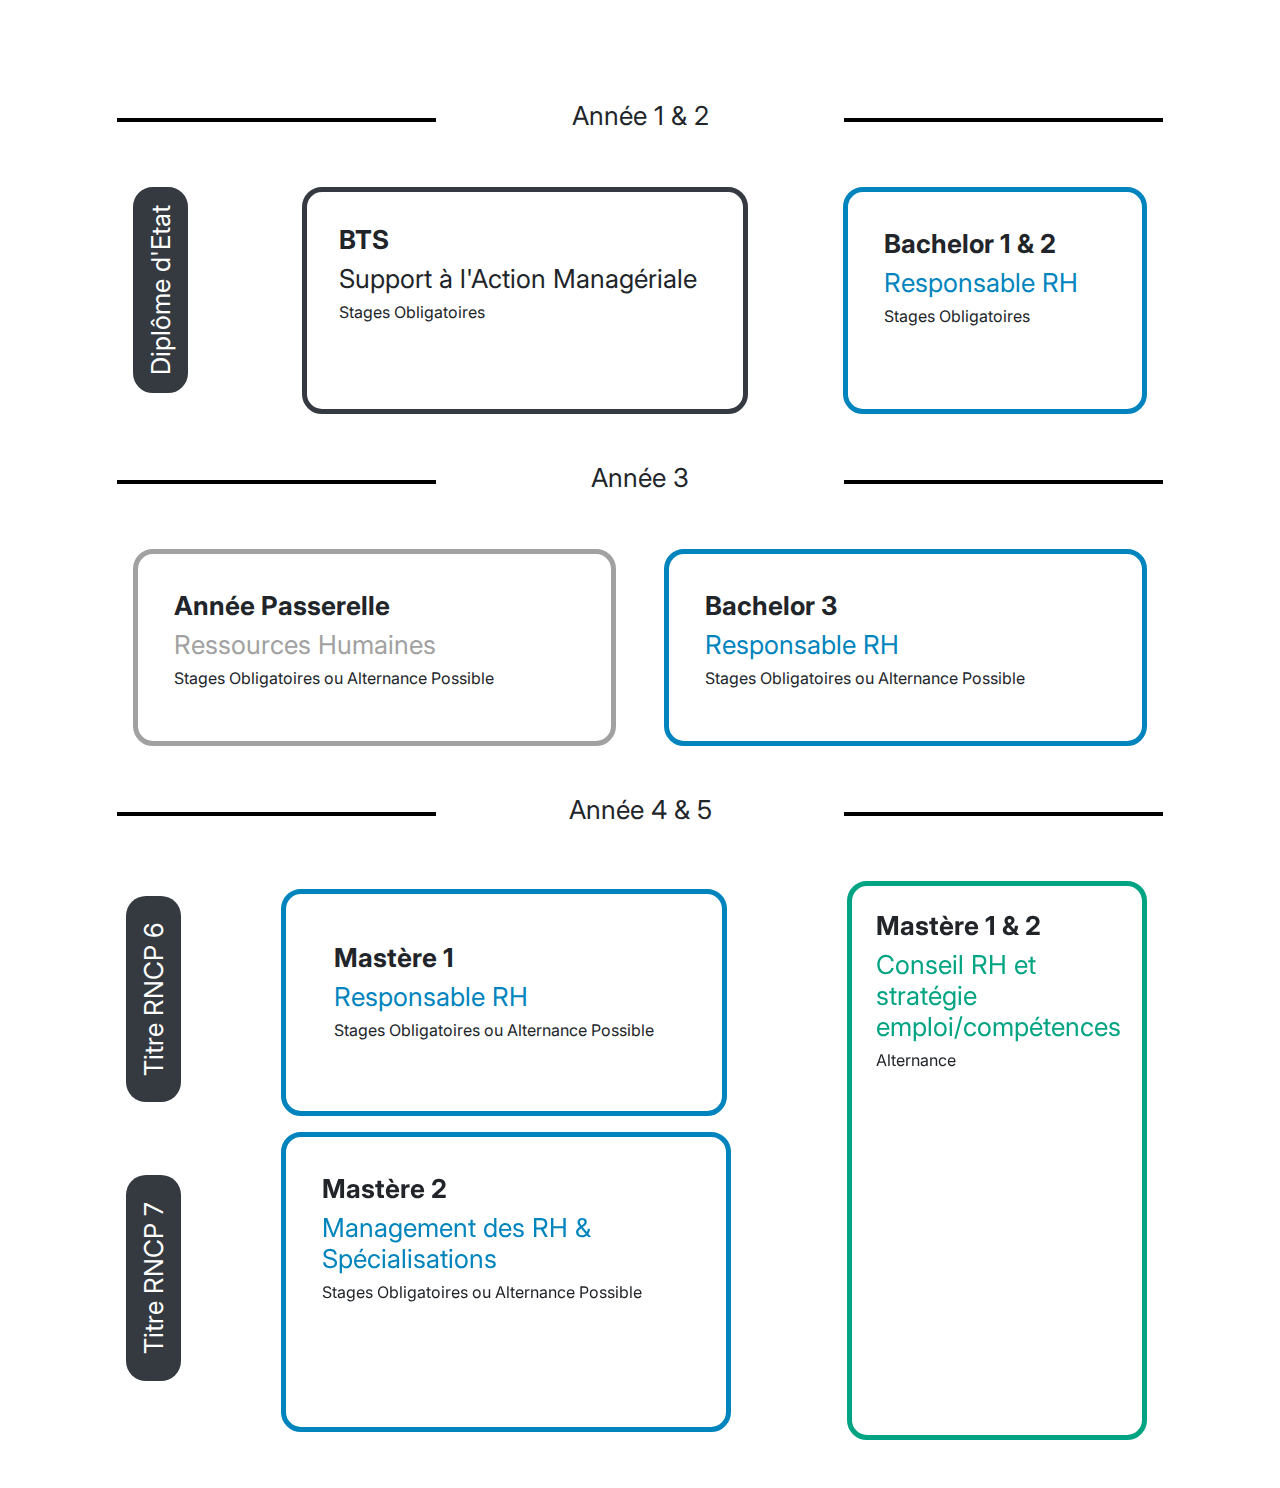
==== commit c8f96eef: "done" ====
--- a/index.html
+++ b/index.html
@@ -28,14 +28,14 @@
                                     class="title text-center border-dark bg-dark text-white justify-content-center d-flex align-items-center">
                                     Diplôme d'Etat</h4>
                             </div>
-                            <div class="content-block col-sm-12 col-md">
+                            <div class="content-block col-sm-12 col-md p-md-0">
                                 <div class="space-case border border-2 border-dark custom_case">
                                     <h3 class="font-weight-bold">BTS</h3>
                                     <h4>Support à l'Action Managériale</h4>
                                     <p>Stages Obligatoires</p>
                                 </div>
                             </div>
-                            <div class="content-block col-sm-12 col-md">
+                            <div class="content-block col-sm-12 col-md d-md-flex justify-content-md-end p-md-0">
                                 <div class="space-case border border-primary custom_case_bachelor">
                                     <h3 class="font-weight-bold">Bachelor 1 & 2</h3>
                                     <h4 class="text_primary">Responsable RH</h4>
@@ -63,7 +63,7 @@
                                 <p>Stages Obligatoires ou Alternance Possible</p>
                             </div>
                         </div>
-                        <div class="col-sm-12 col-md ml-md-4 p-0">
+                        <div class="col-sm-12 col-md ml-md-5 p-0">
                             <div class="space-case border border-primary custom_case_3_years">
                                 <h3 class="font-weight-bold">Bachelor 3</h3>
                                 <h4 class="text_primary">Responsable RH</h4>
@@ -87,7 +87,7 @@
                         <div class="content-block-master col-sm-12 col-md d-flex p-0">
                             <div class="row align-items-center custom_case_container">
                                 <!-- Titre 6 -->
-                                <div class="col-sm-12 col-md d-flex p-0 align-items-center justify-content-between m-2">
+                                <div class="col-sm-12 col-md d-flex p-0 align-items-center m-md-2">
                                     <h4
                                         class="title title-rncp6 text-center bg-dark text-white justify-content-center d-flex align-items-center">
                                         Titre
@@ -107,14 +107,14 @@
                                     <p>Alternance</p>
                                 </div>
                                 <!-- Titre 7 -->
-                                <div class="col-sm-12 col-md d-flex p-0 align-items-center justify-content-between m-2">
+                                <div class="col-sm-12 col-md d-flex p-0 align-items-center m-md-2">
                                     <h4
                                         class="title title-rncp7 text-center bg-dark text-white d-flex justify-content-center align-items-center">
                                         Titre
                                         RNCP 7
                                     </h4>
                                     <!-- Rotating card -->
-                                    <div class="card-flip d-flex align-items-center justify-content-end">
+                                    <div class="card-flip d-flex align-items-center section-master">
                                         <div class="card-front">
                                             <div class="card-body-front border border-primary custom_case_flip">
                                                 <h3 class="font-weight-bold">Mastère 2</h3>
--- a/style.css
+++ b/style.css
@@ -86,6 +86,10 @@
     background-color: black;
 }
 
+.section-master {
+    margin-left: 6.25em;
+}
+
 /* Case universelle */
 
 .custom_case {
@@ -146,7 +150,6 @@
     width: 100%;
     height: 100%;
     display: flex;
-    justify-content: end;
 }
 
 .card-front {
@@ -278,4 +281,7 @@
         padding-bottom: 36px;
     }
 
+    .section-master {
+    margin-left: 0;
+}
 }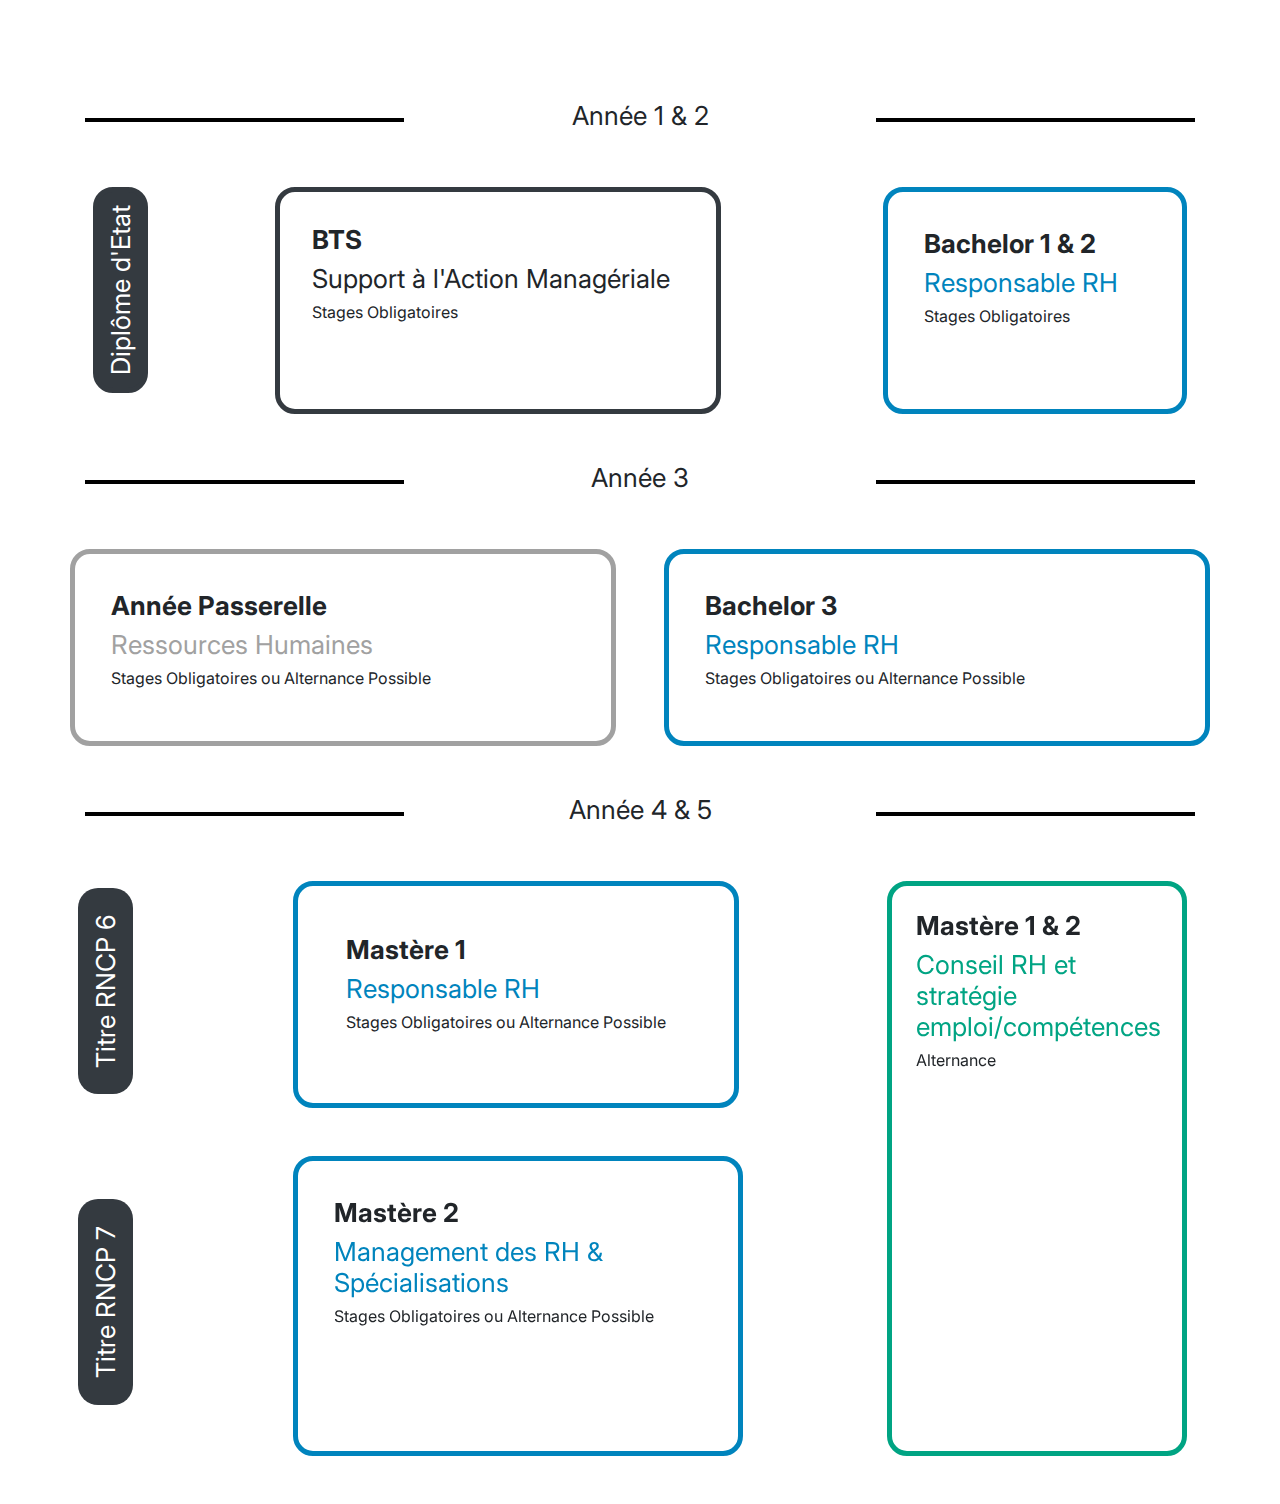
==== commit 896b1eab: "done" ====
--- a/index.html
+++ b/index.html
@@ -16,18 +16,24 @@
         <article>
             <section>
                 <div class="container">
-                    <header class="d-flex align-items-center px-3">
-                        <div class="divider mx-3"> </div>
+                    <!-- Le display flex permet d'aligné la barre ainsi que les années -->
+                    <header class="d-flex align-items-center">
+                        <div class="divider"> </div>
                         <h3 class="dates text-center flex-grow-1">Année 1 & 2</h3>
-                        <div class="divider mx-3"> </div>
+                        <div class="divider"> </div>
                     </header>
-                    <div class="group row align-items-center m-5 custom_case_container">
+                    <!-- le row a été créé afin de suivre la structure de grille de boostrap my et mx sont des margins pour aéré l'ensemble et le md sont défini les écrans medium  -->
+                    <!-- group permet de prendre la relève pour la version mobile et ainsi retirer le display flex afin d'avoir les éléments en vertical -->
+                    <!-- custom_case_container en version mobile permet d'aranger les éléments sur plusieurs lignes si besoin -->
+                    <div class="group row my-md-5 mx-md-2 custom_case_container">
                         <div class="col-sm-12 col-md p-0 d-sm-flex">
                             <div class="title-first-section col-2 p-0">
+                                <!-- title permet d'écrire de façon vertical... -->
                                 <h4
                                     class="title text-center border-dark bg-dark text-white justify-content-center d-flex align-items-center">
                                     Diplôme d'Etat</h4>
                             </div>
+                            <!-- content-block est utiliser dans la version mobile afin de retirer le padding -->
                             <div class="content-block col-sm-12 col-md p-md-0">
                                 <div class="space-case border border-2 border-dark custom_case">
                                     <h3 class="font-weight-bold">BTS</h3>
@@ -50,13 +56,15 @@
         <article>
             <section>
                 <div class="container">
-                    <header class="d-flex align-items-center px-3">
-                        <div class="divider mx-3"></div>
+                    <header class="d-flex align-items-center">
+                        <div class="divider"></div>
+                        <!-- dates et dates 3 sont utiliser dans la version mobile afin d'aéré le h3 des années -->
                         <h3 class="dates dates3 text-center flex-grow-1">Année 3</h3>
-                        <div class="divider mx-3"></div>
+                        <div class="divider"></div>
                     </header>
-                    <div class="row m-5">
+                    <div class="row my-5">
                         <div class="col-sm-12 col-md p-0">
+                            <!-- space-case est utiliser dans la version mobile afin de placer les éléments à gauche-->
                             <div class="space-case border border-grey custom_case_3_years">
                                 <h3 class="font-weight-bold">Année Passerelle</h3>
                                 <h4 class="text_grey">Ressources Humaines</h4>
@@ -78,21 +86,24 @@
         <article>
             <section>
                 <div class="container">
-                    <header class="d-flex align-items-center px-3">
-                        <div class="divider mx-3"></div>
+                    <header class="d-flex align-items-center">
+                        <div class="divider"></div>
+                        <!-- dates et dates 45 sont utiliser dans la version mobile afin d'aéré le h3 des années -->
                         <h3 class="dates dates45 text-center flex-grow-1">Année 4 & 5</h3>
-                        <div class="divider mx-3"></div>
+                        <div class="divider"></div>
                     </header>
-                    <div class="row m-5">
+                    <div class="row my-md-5 mx-md-2">
                         <div class="content-block-master col-sm-12 col-md d-flex p-0">
                             <div class="row align-items-center custom_case_container">
                                 <!-- Titre 6 -->
-                                <div class="col-sm-12 col-md d-flex p-0 align-items-center m-md-2">
+                                <div class="col-sm-12 col-md d-flex p-0 align-items-center">
+                                    <!-- title-rncp6 et title-rncp7 sont utiliser dans la version mobile afin de remettre en horizontal les titres et de les placer -->
                                     <h4
                                         class="title title-rncp6 text-center bg-dark text-white justify-content-center d-flex align-items-center">
                                         Titre
                                         RNCP 6
                                     </h4>
+                                    <!-- section-master en version medium permet d'ajouter un margin à gauche et dans la version mobile de retirer tous les margin gauche -->
                                     <div class="space-case border border-primary custom_case p-5 section-master">
                                         <h3 class="font-weight-bold">Mastère 1</h3>
                                         <h4 class="text_primary">Responsable RH</h4>
@@ -107,7 +118,7 @@
                                     <p>Alternance</p>
                                 </div>
                                 <!-- Titre 7 -->
-                                <div class="col-sm-12 col-md d-flex p-0 align-items-center m-md-2">
+                                <div class="col-sm-12 col-md d-flex p-0 align-items-center mt-5">
                                     <h4
                                         class="title title-rncp7 text-center bg-dark text-white d-flex justify-content-center align-items-center">
                                         Titre
@@ -115,6 +126,7 @@
                                     </h4>
                                     <!-- Rotating card -->
                                     <div class="card-flip d-flex align-items-center section-master">
+                                        <!-- Pour l'animation (partie "FLIP CARD dans le fichier.css") -->
                                         <div class="card-front">
                                             <div class="card-body-front border border-primary custom_case_flip">
                                                 <h3 class="font-weight-bold">Mastère 2</h3>
@@ -126,7 +138,7 @@
                                             <div
                                                 class="card-body-back border border-primary custom_case_flip card_back ">
                                                 <div class="d-flex">
-                                                    <h3 class="font-weight-bold col-sm-4">Mastère 2</h3>
+                                                    <h3 class="font-weight-bold">Mastère 2</h3>
                                                     <h4 div="col-sm-4"> - Management RH</h4>
                                                 </div>
                                                 <h4 class="text_primary">Spécialisations :</h4>
@@ -144,12 +156,14 @@
                         </div>
                         <!-- Mastère -->
                         <div class="col-12 col-md-4 p-0 d-flex justify-content-end">
+                            <!-- La div sera caché en général mais devient un display:block en version sm -->
                             <div class="border border-success custom_case_green h-100 d-none d-sm-block p-4">
                                 <!-- Cacher si taille xs -->
                                 <h3 class="space-case font-weight-bold">Mastère 1 & 2</h3>
                                 <h4 class="text_success">Conseil RH et stratégie emploi/compétences</h4>
                                 <p>Alternance</p>
                             </div>
+                            <!-- La div est visible en général mais devient un display:none en version medium -->
                             <div class="box-master space-case border border-success custom_case  d-block d-md-none">
                                 <!-- N'apparait pas si au-dessus de écran très petits (xs) -->
                                 <h3 class="font-weight-bold">Mastère 2</h3>
--- a/style.css
+++ b/style.css
@@ -87,7 +87,7 @@
 }
 
 .section-master {
-    margin-left: 6.25em;
+    margin-left: 10em;
 }
 
 /* Case universelle */
@@ -143,13 +143,16 @@
 }
 
 /* FLIP CARD */
+/* En passant la souris sur la carte voulu, elle se cache et fait apparaitre après de léger miliseconde une autre div qui comporte la carte-back qui sera en position absolue afin d'être placer au même endroit que la carte-front
+Pour l'effet de rotation gauche droite, j'ai utilisé rotateY */
+
 .card-flip>div {
     backface-visibility: hidden;
     transition: transform 300ms;
     transition-timing-function: linear;
     width: 100%;
     height: 100%;
-    display: flex;
+    /* display: flex; */
 }
 
 .card-front {
